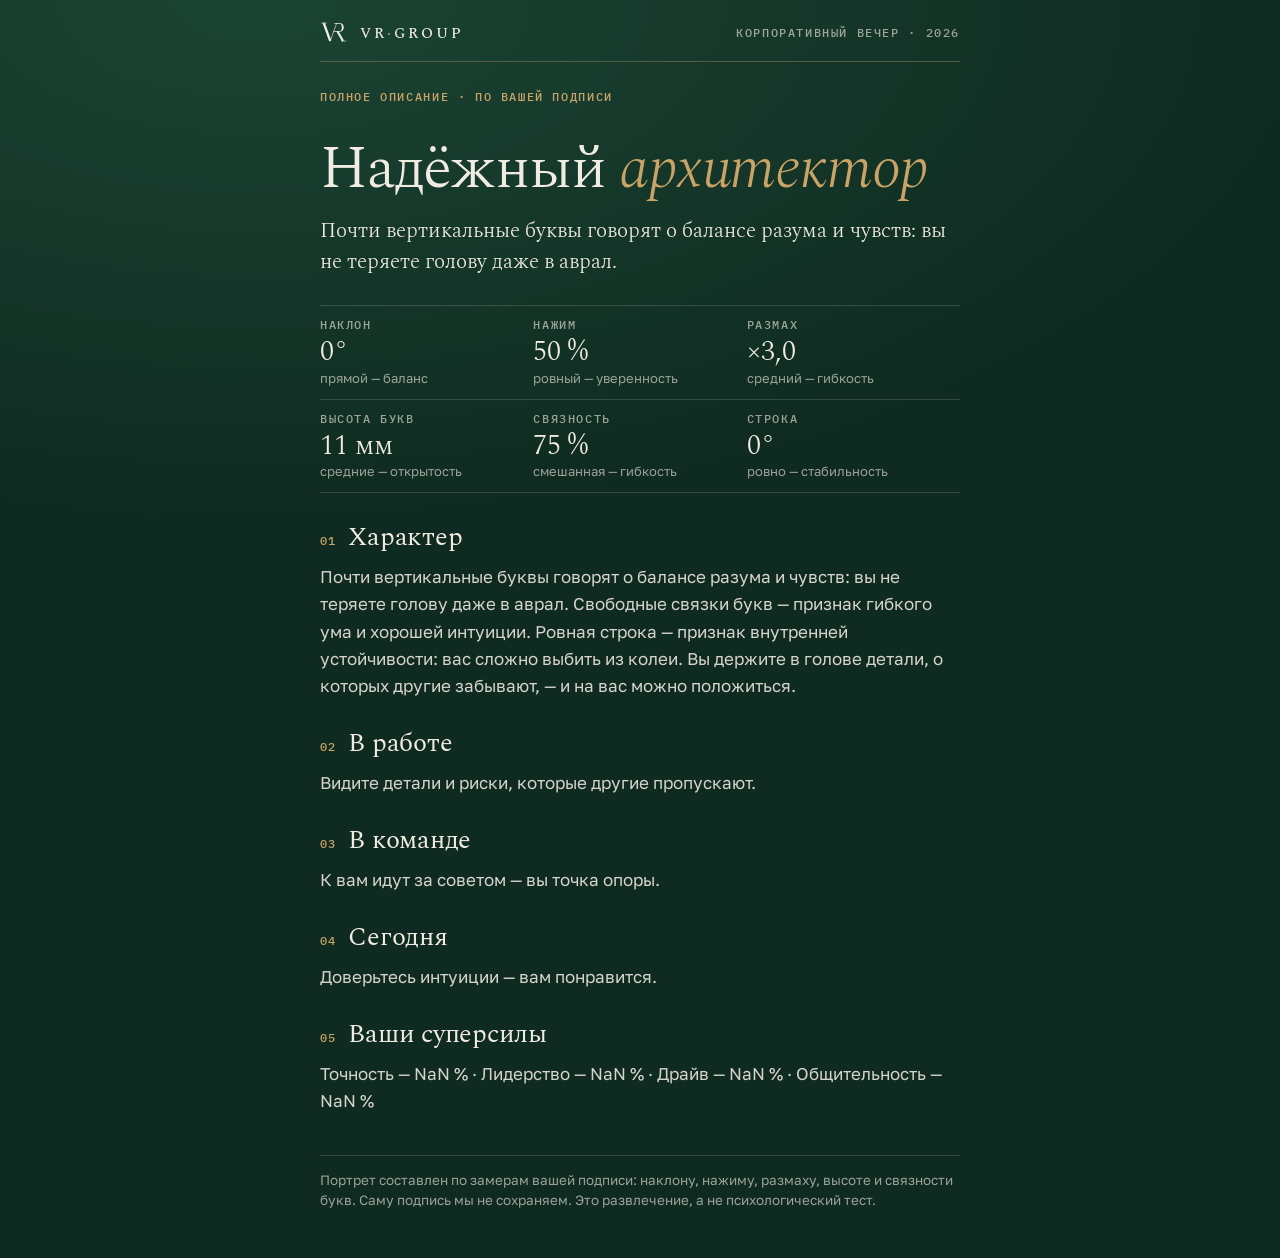
==== full.html @ 02ac8d39 "Портрет от нейросети через облачную функцию, QR-код на полное описание Co-Authored-By: Claude Opus 5" ====
<!doctype html>
<html lang="ru">
<head>
<meta charset="utf-8">
<meta name="viewport" content="width=device-width,initial-scale=1,viewport-fit=cover">
<title>Портрет по подписи</title>
<link rel="preconnect" href="https://fonts.googleapis.com">
<link rel="stylesheet" href="https://fonts.googleapis.com/css2?family=Golos+Text:wght@400;500;600&family=IBM+Plex+Mono:wght@500;600&family=Spectral:ital,wght@0,300;0,400;0,500;1,300;1,400&display=swap">
<style>
  /* Страница полного описания по QR: тёмный «бархат» темы мероприятия, серифные заголовки, моно-подписи замеров */
  :root{--bg:#0f2a20;--bg2:#1b4434;--paper:#f1ece2;--text:#f1ece2;--muted:rgba(241,236,226,.66);--accent:#c9a466;--seal:#b23a22;
    --serif:"Spectral",Georgia,serif;--sans:"Golos Text","Helvetica Neue",Arial,sans-serif;--mono:"IBM Plex Mono",ui-monospace,monospace;color-scheme:dark}
  *{box-sizing:border-box;margin:0;padding:0}
  html{background:var(--bg)}
  body{min-height:100%;background:radial-gradient(120% 60% at 20% 0%,var(--bg2),var(--bg) 70%);color:var(--text);font:400 17px/1.6 var(--sans);
    padding:max(20px,env(safe-area-inset-top)) max(20px,env(safe-area-inset-right)) 48px max(20px,env(safe-area-inset-left))}
  main{max-width:640px;margin:0 auto}
  .head{display:flex;justify-content:space-between;align-items:center;gap:12px;padding-bottom:14px;border-bottom:1px solid color-mix(in srgb,var(--accent) 35%,transparent)}
  .brand{display:flex;align-items:center;gap:10px;font:500 15px/1 var(--serif);letter-spacing:.2em}
  .brand svg{width:30px;height:24px}
  .brand b{font-weight:500;color:var(--accent)}
  .lbl{font:500 11.5px/1.3 var(--mono);letter-spacing:.14em;text-transform:uppercase;color:var(--accent)}
  .lbl.dim{color:var(--muted)}
  h1{margin-top:34px;font:300 clamp(40px,11vw,60px)/1.02 var(--serif);letter-spacing:-.02em;text-wrap:balance}
  h1 em{font-style:italic;color:var(--accent)}
  .intro{margin-top:16px;font:300 21px/1.45 var(--serif);color:var(--text)}
  .metrics{margin-top:28px;display:grid;grid-template-columns:repeat(3,1fr);gap:0;border-top:1px solid color-mix(in srgb,var(--text) 16%,transparent)}
  .m{padding:12px 10px 12px 0;border-bottom:1px solid color-mix(in srgb,var(--text) 16%,transparent)}
  .m .v{font:300 28px/1.1 var(--serif);font-variant-numeric:tabular-nums;margin-top:4px}
  .m .d{font-size:13px;line-height:1.3;color:var(--muted);margin-top:2px}
  section{margin-top:30px}
  section h2{font:400 26px/1.15 var(--serif);letter-spacing:-.01em;display:flex;gap:12px;align-items:baseline}
  section h2 i{font:500 12px/1 var(--mono);color:var(--accent);font-style:normal;letter-spacing:.1em}
  section p{margin-top:10px;color:color-mix(in srgb,var(--text) 88%,transparent)}
  .wait{margin-top:30px;font:italic 300 22px/1.4 var(--serif);color:var(--accent)}
  .wait span{display:inline-block;width:1.2em;text-align:left}
  .src{margin-top:40px;padding-top:14px;border-top:1px solid color-mix(in srgb,var(--text) 14%,transparent);font-size:13.5px;line-height:1.5;color:var(--muted)}
  @media (max-width:380px){.metrics{grid-template-columns:repeat(2,1fr)}}
</style>
</head>
<body>
<main>
  <div class="head"><div class="brand"><span id="mk"></span><span id="bn"></span></div><div class="lbl dim" id="ev"></div></div>
  <div class="lbl" style="margin-top:28px">Полное описание · по вашей подписи</div>
  <h1 id="title"></h1>
  <p class="intro" id="intro"></p>
  <div class="metrics" id="metrics"></div>
  <div class="wait" id="wait">ИИ дописывает подробный портрет<span id="dots"></span></div>
  <div id="sections"></div>
  <p class="src" id="src">Портрет составлен по замерам вашей подписи: наклону, нажиму, размаху, высоте и связности букв. Саму подпись мы не сохраняем. Это развлечение, а не психологический тест.</p>
</main>
<script src="config.js"></script>
<script src="app.js"></script>
<script>
  const A = window.AutographApp, q = new URLSearchParams(location.search), cfg = window.AG_CONFIG || {};
  const num = (k, d) => { const v = parseFloat(q.get(k)); return Number.isFinite(v) ? v : d; };
  const f = { slant: num('s', 0), press: num('p', .5), span: num('w', 3), mm: num('h', 11), connect: num('c', 75), rise: num('r', 0), strokes: num('n', 1) };
  const thName = A.THEMES[q.get('e')] ? q.get('e') : 'vrg', th = A.THEMES[thName];
  for (const k of ['bg', 'bg2', 'text', 'muted', 'accent', 'seal']) document.documentElement.style.setProperty('--' + k, th[k]);
  document.getElementById('mk').innerHTML = A.MARKS[th.mark]; document.getElementById('bn').innerHTML = th.brand; document.getElementById('ev').textContent = th.event;
  const esc = s => String(s).replace(/[&<>"]/g, c => ({ '&': '&amp;', '<': '&lt;', '>': '&gt;', '"': '&quot;' }[c]));
  const local = A.portrait(f), title = (q.get('t') || local.title).slice(0, 40);
  const setTitle = t => { document.getElementById('title').innerHTML = esc(t).replace(/ (\S+)$/, ' <em>$1</em>'); document.title = t + ' — портрет по подписи'; };
  setTitle(title);
  document.getElementById('metrics').innerHTML = A.rows(f).map(r => `<div class="m"><div class="lbl dim">${r[0]}</div><div class="v">${r[1]}</div><div class="d">${r[2]}</div></div>`).join('');
  const draw = (intro, secs) => {
    document.getElementById('intro').textContent = intro;
    document.getElementById('sections').innerHTML = secs.map((s, i) => `<section><h2><i>${String(i + 1).padStart(2, '0')}</i>${esc(s.h)}</h2><p>${esc(s.text)}</p></section>`).join('');
    document.getElementById('wait').remove(); clearInterval(dt);
  };
  const fallback = () => draw(local.text.split('. ').slice(0, 1).join('. ') + '.', [
    { h: 'Характер', text: local.text },
    ...local.facets.map(([h, t]) => ({ h, text: t })),
    { h: 'Ваши суперсилы', text: local.traits.map(([n, v]) => `${n} — ${v} %`).join(' · ') },
  ]);
  let d = 0; const dt = setInterval(() => { document.getElementById('dots').textContent = '.'.repeat(d++ % 4); }, 400);
  if (!cfg.api) fallback();
  else fetch(cfg.api, { method: 'POST', headers: { 'Content-Type': 'application/json' }, body: JSON.stringify({ mode: 'full', f, event: th.event, title }) })
    .then(r => r.ok ? r.json() : null)
    .then(o => { if (!o || !Array.isArray(o.sections)) return fallback(); if (o.title && !q.get('t')) setTitle(o.title); draw(o.intro || '', o.sections); })
    .catch(fallback);
</script>
</body>
</html>
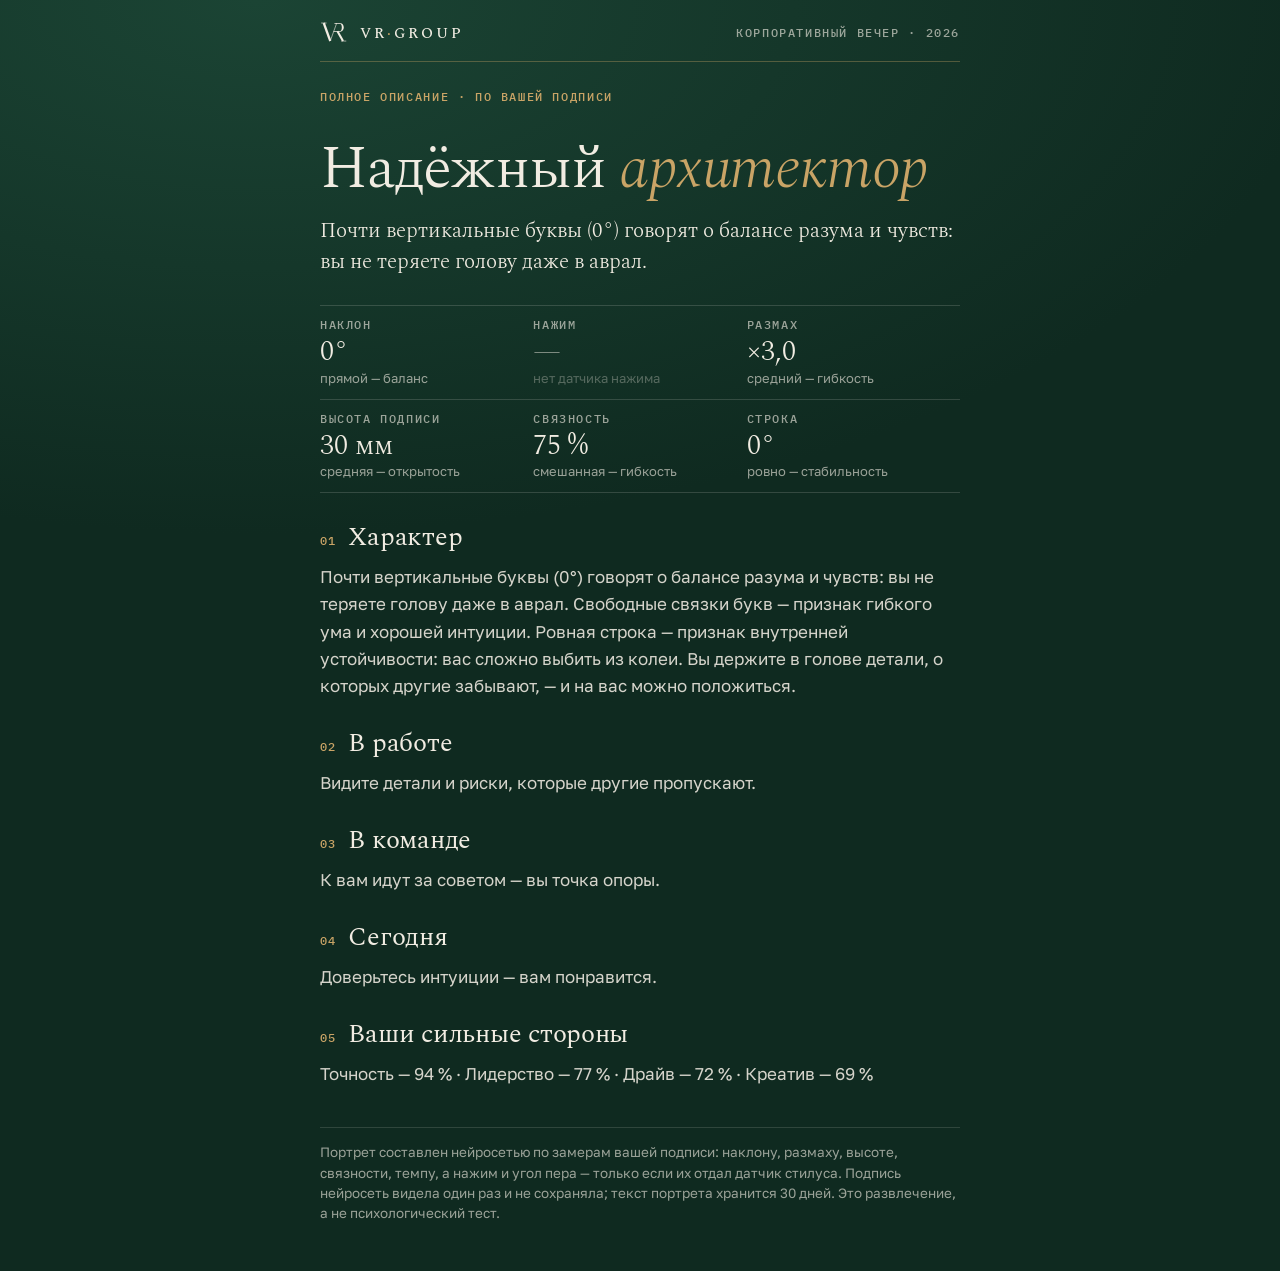
==== commit 88861b7f: "Честные замеры с датчиков стилуса, Qwen, полный разбор параллельно по номеру сеанса Co-Authored-By: " ====
--- a/full.html
+++ b/full.html
@@ -34,6 +34,8 @@
   section p{margin-top:10px;color:color-mix(in srgb,var(--text) 88%,transparent)}
   .wait{margin-top:30px;font:italic 300 22px/1.4 var(--serif);color:var(--accent)}
   .wait span{display:inline-block;width:1.2em;text-align:left}
+  .m.off .v,.m.off .d{opacity:.5}
+  .wait.err{font-style:normal;color:var(--muted)}
   .src{margin-top:40px;padding-top:14px;border-top:1px solid color-mix(in srgb,var(--text) 14%,transparent);font-size:13.5px;line-height:1.5;color:var(--muted)}
   @media (max-width:380px){.metrics{grid-template-columns:repeat(2,1fr)}}
 </style>
@@ -47,38 +49,61 @@
   <div class="metrics" id="metrics"></div>
   <div class="wait" id="wait">ИИ дописывает подробный портрет<span id="dots"></span></div>
   <div id="sections"></div>
-  <p class="src" id="src">Портрет составлен по замерам вашей подписи: наклону, нажиму, размаху, высоте и связности букв. Саму подпись мы не сохраняем. Это развлечение, а не психологический тест.</p>
+  <p class="src" id="src">Портрет составлен нейросетью по замерам вашей подписи: наклону, размаху, высоте, связности, темпу, а нажим и угол пера — только если их отдал датчик стилуса. Подпись нейросеть видела один раз и не сохраняла; текст портрета хранится 30 дней. Это развлечение, а не психологический тест.</p>
 </main>
 <script src="config.js"></script>
 <script src="app.js"></script>
 <script>
   const A = window.AutographApp, q = new URLSearchParams(location.search), cfg = window.AG_CONFIG || {};
-  const num = (k, d) => { const v = parseFloat(q.get(k)); return Number.isFinite(v) ? v : d; };
-  const f = { slant: num('s', 0), press: num('p', .5), span: num('w', 3), mm: num('h', 11), connect: num('c', 75), rise: num('r', 0), strokes: num('n', 1) };
-  const thName = A.THEMES[q.get('e')] ? q.get('e') : 'vrg', th = A.THEMES[thName];
-  for (const k of ['bg', 'bg2', 'text', 'muted', 'accent', 'seal']) document.documentElement.style.setProperty('--' + k, th[k]);
-  document.getElementById('mk').innerHTML = A.MARKS[th.mark]; document.getElementById('bn').innerHTML = th.brand; document.getElementById('ev').textContent = th.event;
+  const $ = id => document.getElementById(id);
   const esc = s => String(s).replace(/[&<>"]/g, c => ({ '&': '&amp;', '<': '&lt;', '>': '&gt;', '"': '&quot;' }[c]));
-  const local = A.portrait(f), title = (q.get('t') || local.title).slice(0, 40);
-  const setTitle = t => { document.getElementById('title').innerHTML = esc(t).replace(/ (\S+)$/, ' <em>$1</em>'); document.title = t + ' — портрет по подписи'; };
-  setTitle(title);
-  document.getElementById('metrics').innerHTML = A.rows(f).map(r => `<div class="m"><div class="lbl dim">${r[0]}</div><div class="v">${r[1]}</div><div class="d">${r[2]}</div></div>`).join('');
+  const applyTheme = name => {
+    const th = A.THEMES[name] || A.THEMES.vrg;
+    for (const k of ['bg', 'bg2', 'text', 'muted', 'accent', 'seal']) document.documentElement.style.setProperty('--' + k, th[k]);
+    $('mk').innerHTML = A.MARKS[th.mark]; $('bn').innerHTML = th.brand; $('ev').textContent = th.event; return th;
+  };
+  const setTitle = t => { $('title').innerHTML = esc(t).replace(/ (\S+)$/, ' <em>$1</em>'); document.title = t + ' — портрет по подписи'; };
+  const metrics = f => { $('metrics').innerHTML = A.rows(f).map(r => `<div class="m${r[1] === '—' ? ' off' : ''}"><div class="lbl dim">${r[0]}</div><div class="v">${r[1]}</div><div class="d">${r[2]}</div></div>`).join(''); };
+  let d = 0; const dt = setInterval(() => { const e = $('dots'); if (e) e.textContent = '.'.repeat(d++ % 4); }, 400);
   const draw = (intro, secs) => {
-    document.getElementById('intro').textContent = intro;
-    document.getElementById('sections').innerHTML = secs.map((s, i) => `<section><h2><i>${String(i + 1).padStart(2, '0')}</i>${esc(s.h)}</h2><p>${esc(s.text)}</p></section>`).join('');
-    document.getElementById('wait').remove(); clearInterval(dt);
+    $('intro').textContent = intro;
+    $('sections').innerHTML = secs.map((s, i) => `<section><h2><i>${String(i + 1).padStart(2, '0')}</i>${esc(s.h)}</h2><p>${esc(s.text)}</p></section>`).join('');
+    const w = $('wait'); if (w) w.remove(); clearInterval(dt);
   };
-  const fallback = () => draw(local.text.split('. ').slice(0, 1).join('. ') + '.', [
-    { h: 'Характер', text: local.text },
-    ...local.facets.map(([h, t]) => ({ h, text: t })),
-    { h: 'Ваши суперсилы', text: local.traits.map(([n, v]) => `${n} — ${v} %`).join(' · ') },
-  ]);
-  let d = 0; const dt = setInterval(() => { document.getElementById('dots').textContent = '.'.repeat(d++ % 4); }, 400);
-  if (!cfg.api) fallback();
-  else fetch(cfg.api, { method: 'POST', headers: { 'Content-Type': 'application/json' }, body: JSON.stringify({ mode: 'full', f, event: th.event, title }) })
-    .then(r => r.ok ? r.json() : null)
-    .then(o => { if (!o || !Array.isArray(o.sections)) return fallback(); if (o.title && !q.get('t')) setTitle(o.title); draw(o.intro || '', o.sections); })
-    .catch(fallback);
+  const fallback = f => {
+    const local = A.portrait(f);
+    draw(local.text.split('. ')[0] + '.', [{ h: 'Характер', text: local.text }, ...local.facets.map(([h, t]) => ({ h, text: t })),
+      { h: 'Ваши сильные стороны', text: local.traits.map(([n, v]) => `${n} — ${v} %`).join(' · ') }]);
+  };
+  const fail = msg => { const w = $('wait'); if (w) { w.textContent = msg; w.classList.add('err'); } clearInterval(dt); };
+
+  const id = q.get('id');
+  applyTheme(q.get('e'));
+  if (id && cfg.api) {
+    // разбор считается на облаке ещё пока гость у стойки — здесь только забираем его по номеру
+    setTitle('Ваш портрет'); const t0 = Date.now(); let shown = false;
+    const poll = async () => {
+      let r = null, o = null;
+      try { r = await fetch(`${cfg.api}?id=${encodeURIComponent(id)}`, { cache: 'no-store' }); o = await r.json(); } catch (e) {}
+      const waited = (Date.now() - t0) / 1000;
+      if (o && o.f) {
+        if (o.theme) applyTheme(o.theme);
+        if (!shown) { metrics(o.f); shown = true; }
+        const title = o.title || (o.full && o.full.title); if (title) setTitle(title);
+        if (o.status === 'ready' && o.full) return draw(o.full.intro || '', o.full.sections || []);
+        if (o.status === 'failed' || waited > 75) return fallback(o.f);
+      } else if (r && r.status === 404 && waited > 12) return fail('Портрет не найден. Ссылка хранится 30 дней — возможно, она устарела.');
+      else if (waited > 75) return fail('Не удалось загрузить портрет. Проверьте интернет и обновите страницу.');
+      setTimeout(poll, 1500);
+    };
+    poll();
+  } else {
+    // старый вид ссылки: замеры прямо в адресе (без облака)
+    const num = (k, dv) => { const v = parseFloat(q.get(k)); return Number.isFinite(v) ? v : dv; };
+    const f = { slant: num('s', 0), span: num('w', 3), mm: num('h', 30), connect: num('c', 75), rise: num('r', 0), strokes: num('n', 1), round: 2,
+      hasPressure: q.has('p'), press: q.has('p') ? num('p', .5) : null, pressSd: .1, speed: q.has('v') ? num('v', 0) : null, hasTilt: false };
+    setTitle((q.get('t') || A.portrait(f).title).slice(0, 44)); metrics(f); fallback(f);
+  }
 </script>
 </body>
 </html>
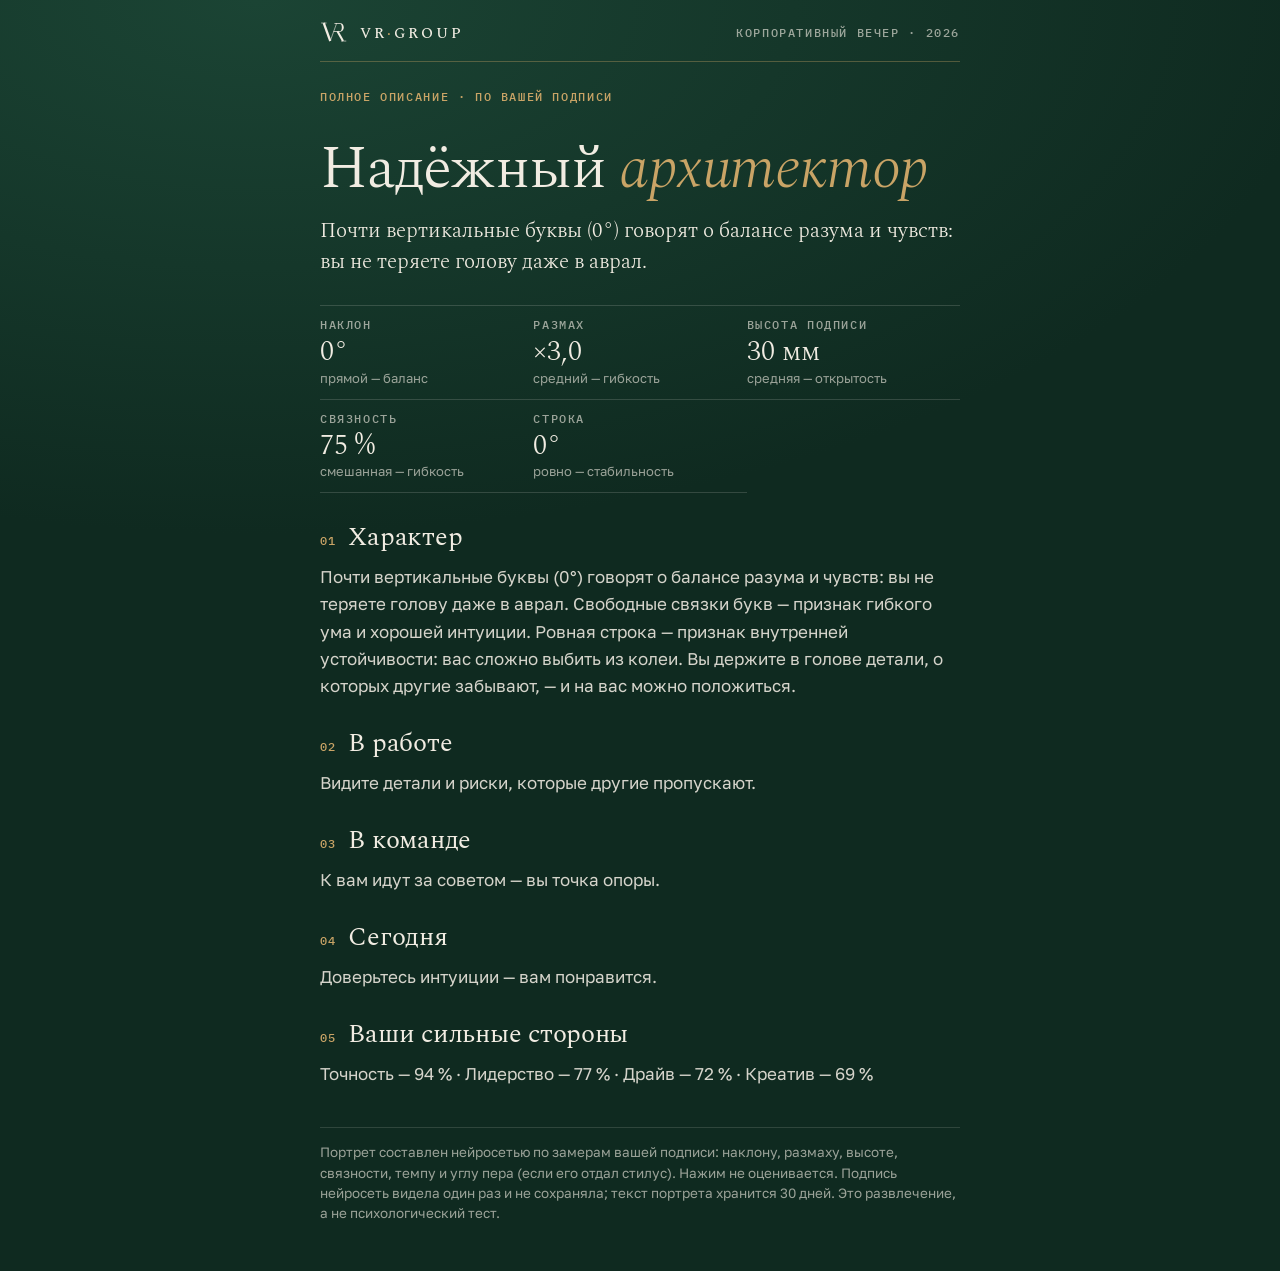
==== commit 2b59e4e2: "Нажим не оценивается; полный экран и режим стойки Co-Authored-By: Claude Opus 5.5 <noreply@anthropic" ====
--- a/full.html
+++ b/full.html
@@ -37,6 +37,7 @@
   .m.off .v,.m.off .d{opacity:.5}
   .wait.err{font-style:normal;color:var(--muted)}
   .src{margin-top:40px;padding-top:14px;border-top:1px solid color-mix(in srgb,var(--text) 14%,transparent);font-size:13.5px;line-height:1.5;color:var(--muted)}
+  @media (max-width:430px){.m .v{font-size:24px}}
   @media (max-width:380px){.metrics{grid-template-columns:repeat(2,1fr)}}
 </style>
 </head>
@@ -49,7 +50,7 @@
   <div class="metrics" id="metrics"></div>
   <div class="wait" id="wait">ИИ дописывает подробный портрет<span id="dots"></span></div>
   <div id="sections"></div>
-  <p class="src" id="src">Портрет составлен нейросетью по замерам вашей подписи: наклону, размаху, высоте, связности, темпу, а нажим и угол пера — только если их отдал датчик стилуса. Подпись нейросеть видела один раз и не сохраняла; текст портрета хранится 30 дней. Это развлечение, а не психологический тест.</p>
+  <p class="src" id="src">Портрет составлен нейросетью по замерам вашей подписи: наклону, размаху, высоте, связности, темпу и углу пера (если его отдал стилус). Нажим не оценивается. Подпись нейросеть видела один раз и не сохраняла; текст портрета хранится 30 дней. Это развлечение, а не психологический тест.</p>
 </main>
 <script src="config.js"></script>
 <script src="app.js"></script>
